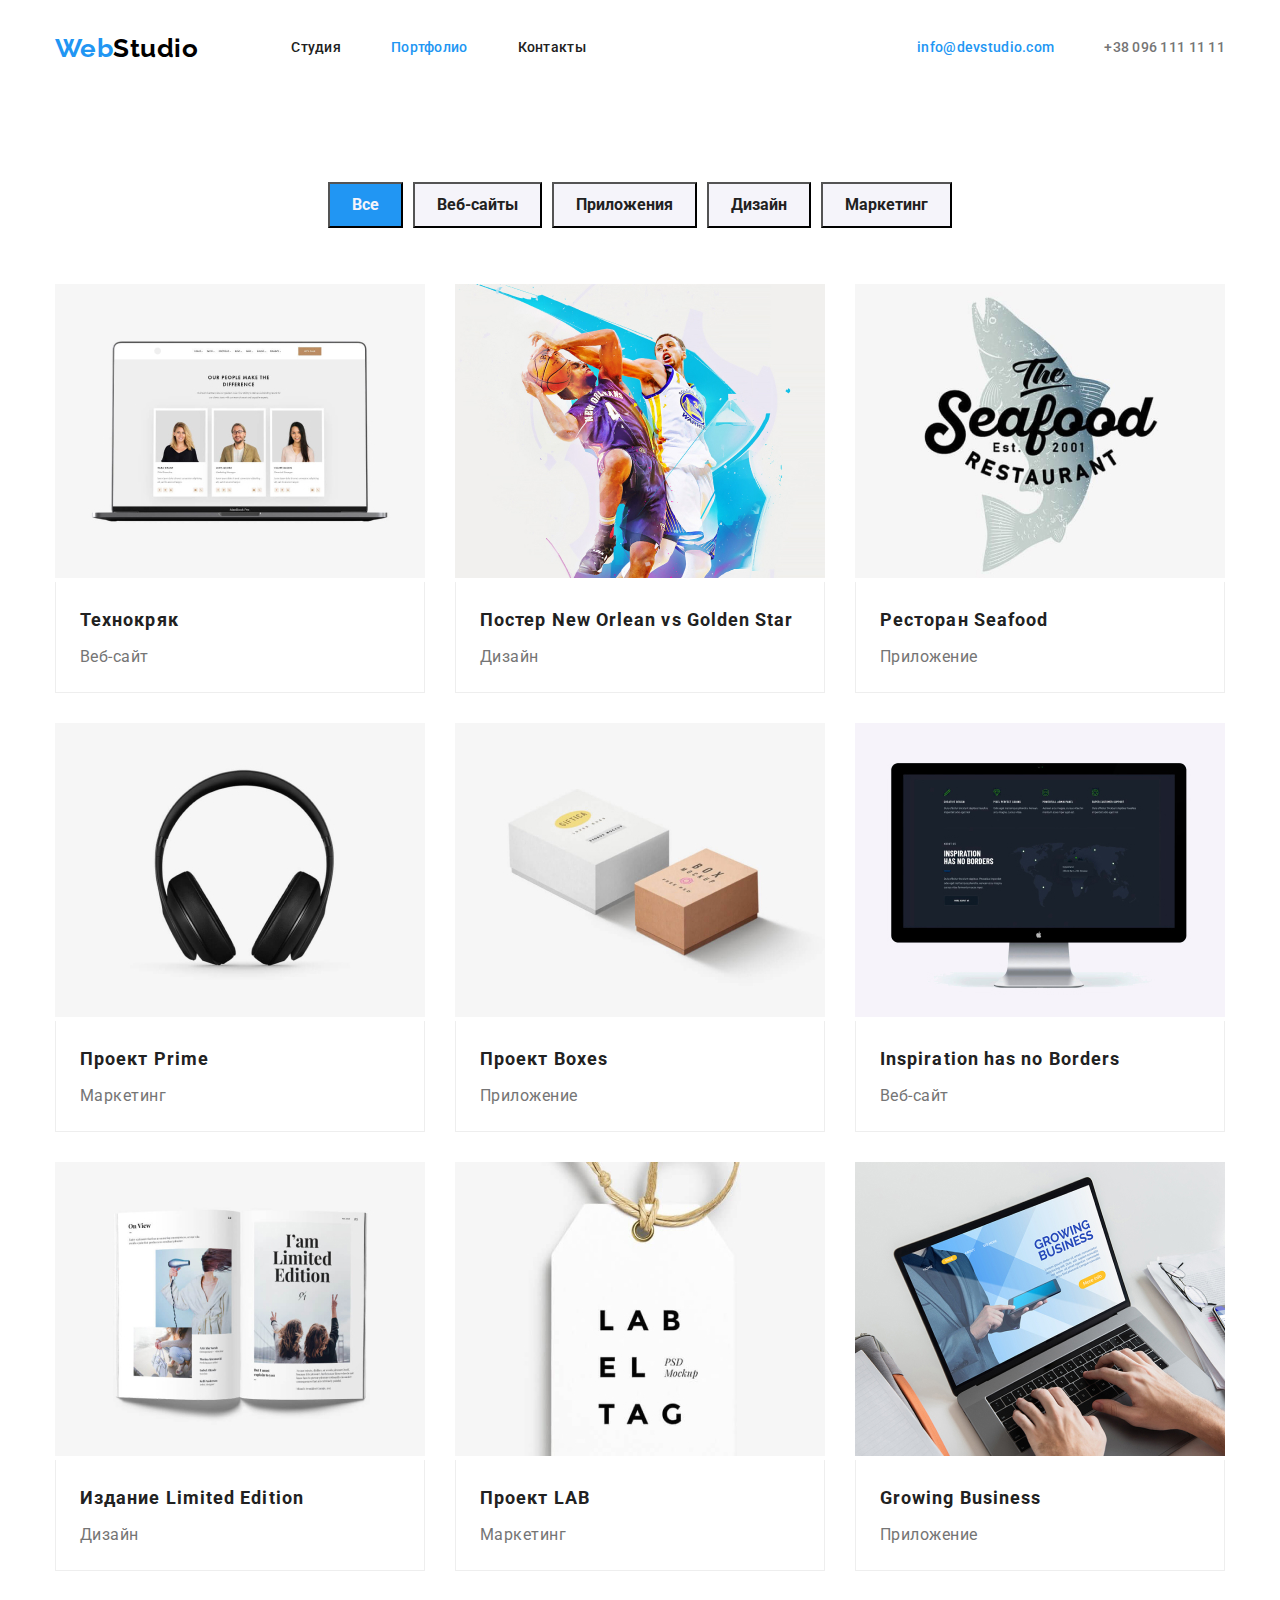
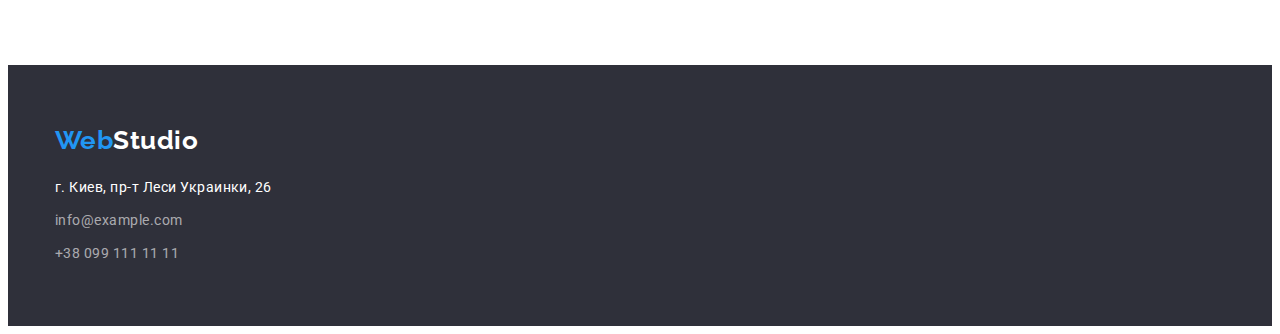
==== portfolio.html @ 9b32008d "Copied project 3 to project 4" ====
<!DOCTYPE html>
<html lang="en">
  <head>
    <meta charset="UTF-8" />
    <meta http-equiv="X-UA-Compatible" content="IE=edge" />
    <meta name="viewport" content="width=device-width, initial-scale=1.0" />
    <title>Document</title>
    <link
      rel="stylesheet"
      href="https://fonts.googleapis.com/css2?family=Raleway:wght@700&family=Roboto:wght@400;500;700;900&display=swap"
    />

    <link
      rel="stylesheet"
      href="https://cdnjs.cloudflare.com/ajax/libs/modern-normalize/1.1.0/modern-normalize.min.css"
      integrity="sha512-wpPYUAdjBVSE4KJnH1VR1HeZfpl1ub8YT/NKx4PuQ5NmX2tKuGu6U/JRp5y+Y8XG2tV+wKQpNHVUX03MfMFn9Q=="
      crossorigin="anonymous"
      referrerpolicy="no-referrer"
    />
    <link rel="stylesheet" href="./css/styles.css" />
  </head>

  <body>
    <header class="header-background">
      <div class="container main-nav">
        <a href="./index.html" class="logo"> <span class="logo-web">Web</span>Studio </a>
        <nav>
          <ul class="site-nav">
            <li class="item"><a href="" class="link">Студия</a></li>
            <li class="item"><a href="portfolio.html" class="backlight">Портфолио</a></li>
            <li class="item"><a href="" class="link">Контакты</a></li>
          </ul>
        </nav>

        <ul class="contacts">
          <li class="item">
            <a href="mailto:info@devstudio.com" class="backlight">info@devstudio.com</a>
          </li>
          <li class="item">
            <a href="tel:+380961111111" class="link">+38 096 111 11 11</a>
          </li>
        </ul>
      </div>
    </header>
    <main>
      <section class="section">
        <div class="container">
          <h1 hidden>...</h1>
          <ul class="filters">
            <li class="filter"><button type="button" class="backlight-butt">Все</button></li>
            <li class="filter">
              <button type="button" class="button secondary">Веб-сайты</button>
            </li>
            <li class="filter">
              <button type="button" class="button secondary">Приложения</button>
            </li>
            <li class="filter"><button type="button" class="button secondary">Дизайн</button></li>
            <li class="filter">
              <button type="button" class="button secondary">Маркетинг</button>
            </li>
          </ul>

          <ul class="main-project">
            <li class="main-product">
              <img
                src="./images/portfolio-project/img1.jpg"
                alt=""
                width="370"
                class="img-product"
              />
              <div class="tehno">
                <h3 class="product">Технокряк</h3>
                <p class="project">Веб-сайт</p>
              </div>
            </li>
            <li class="main-product">
              <img
                src="./images/portfolio-project/img2.jpg"
                alt=""
                width="370"
                class="img-product"
              />
              <div class="tehno">
                <h3 class="product">Постер New Orlean vs Golden Star</h3>
                <p class="project">Дизайн</p>
              </div>
            </li>
            <li class="main-product">
              <img
                src="./images/portfolio-project/img3.jpg"
                alt=""
                width="370"
                class="img-product"
              />
              <div class="tehno">
                <h3 class="product">Ресторан Seafood</h3>
                <p class="project">Приложение</p>
              </div>
            </li>
            <li class="main-product">
              <img
                src="./images/portfolio-project/img4.jpg"
                alt=""
                width="370"
                class="img-product"
              />
              <div class="tehno">
                <h3 class="product">Проект Prime</h3>
                <p class="project">Маркетинг</p>
              </div>
            </li>
            <li class="main-product">
              <img
                src="./images/portfolio-project/img5.jpg"
                alt=""
                width="370"
                class="img-product"
              />
              <div class="tehno">
                <h3 class="product">Проект Boxes</h3>
                <p class="project">Приложение</p>
              </div>
            </li>
            <li class="main-product">
              <img
                src="./images/portfolio-project/img6.jpg"
                alt=""
                width="370"
                class="img-product"
              />
              <div class="tehno">
                <h3 class="product">Inspiration has no Borders</h3>
                <p class="project">Веб-сайт</p>
              </div>
            </li>
            <li class="main-product">
              <img
                src="./images/portfolio-project/img7.jpg"
                alt=""
                width="370"
                class="img-product"
              />
              <div class="tehno">
                <h3 class="product">Издание Limited Edition</h3>
                <p class="project">Дизайн</p>
              </div>
            </li>
            <li class="main-product">
              <img
                src="./images/portfolio-project/img8.jpg"
                alt=""
                width="370"
                class="img-product"
              />
              <div class="tehno">
                <h3 class="product">Проект LAB</h3>
                <p class="project">Маркетинг</p>
              </div>
            </li>
            <li class="main-product">
              <img
                src="./images/portfolio-project/img9.jpg"
                alt=""
                width="370"
                class="img-product"
              />
              <div class="tehno">
                <h3 class="product">Growing Business</h3>
                <p class="project">Приложение</p>
              </div>
            </li>
          </ul>
        </div>
      </section>
    </main>
    <footer class="basement">
      <div class="container">
        <a href="./index.html" class="logo-footer"><span class="logo-web">Web</span>Studio</a>
        <address>
          <ul class="adress-list">
            <li class="tel-mail">
              <a
                href="https://www.google.com/maps/place/@50.4265807,30.5361971,17z"
                target="_blank"
                rel="noopener noreferrer"
                class="coordinates"
              >
                г. Киев, пр-т Леси Украинки, 26
              </a>
            </li>
            <li class="tel-mail">
              <a href="mailto:info@example.com" class="mailo-tel"> info@example.com </a>
            </li>
            <li class="tel-mail">
              <a href="tel:+380991111111" class="mailo-tel"> +38 099 111 11 11 </a>
            </li>
          </ul>
        </address>
      </div>
    </footer>
  </body>
</html>
---- css/styles.css ----
html {
  box-sizing: border-box;
}
*,
*::before,
*::after {
  box-sizing: inherit;
}
:root {
  --primary-text-color: #212121;
  --accent-color: #2196f3;
  --secondary-color: #757575;
  --primary-white-color: #ffffff;
  --secondary-background-color: #f5f4fa;
  --br-fone: #2f303a;
}
body {
  font-family: Roboto, sans-serif;
  background-color: var(--primary-white-color);
  color: var(--primary-text-color);
  letter-spacing: 0.03em;
}
h1,
h2,
h3,
p,
ul {
  list-style: none;
  padding: 0;
  margin: 0;
}
a {
  text-decoration: none;
}
/* Container header */

.container {
  margin: 0 auto;

  width: 1200px;

  padding-right: 15px;
  padding-left: 15px;
}

/* Header logo */

.logo {
  font-family: Raleway, sans-serif;
  color: #000;

  font-weight: 700;
  font-size: 26px;
  line-height: 1.19;
  margin-right: 93px;
}
.logo:hover,
:focus {
  color: var(--accent-color);
}
.logo-web {
  color: var(--accent-color);
}
/* Footer logo */
.logo-footer {
  font-family: Raleway, sans-serif;
  color: var(--primary-white-color);

  font-weight: 700;
  font-size: 26px;
  line-height: 1.19;
  display: block;
  margin-bottom: 20px;
}
.logo-footer:hover,
:focus {
  color: var(--accent-color);
}
/* Flex nav */
.main-nav {
  display: flex;
  align-items: center;
}
.site-nav {
  display: flex;
}
.contacts {
  display: flex;
  margin-left: auto;
}
.site-nav .item + .item,
.contacts .item + .item {
  margin-left: 50px;
}

.site-nav .link {
  color: var(--primary-text-color);
}

.contacts .link {
  color: var(--secondary-color);
}

.site-nav .link,
.contacts .link,
.backlight {
  display: flex;
  padding-top: 32px;
  padding-bottom: 32px;

  font-weight: 500;
  font-size: 14px;
  line-height: 1.14;
  letter-spacing: 0.02em;
}

.site-nav .link:hover,
.site-nav .link:focus,
.contacts .link:hover,
.contacts .link:focus {
  color: var(--accent-color);
}

/* Backlight */
.backlight {
  color: var(--accent-color);
}
/* Section*/
.section {
  padding-bottom: 94px;
  padding-top: 94px;
}
.heros {
  background: var(--br-fone);
  text-align: center;
  padding: 200px 0;
}
.hero {
  /* text-align: center; */
  margin: 0 auto;
  margin-bottom: 30px;
  color: var(--primary-white-color);

  letter-spacing: 0.06em;
  text-transform: uppercase;

  font-weight: 900;
  font-size: 44px;
  line-height: 1.36;
  width: 696px;
}

.button {
  font-family: Roboto;
  color: var(--primary-text-color);
  background-color: var(--secondary-background-color);
  cursor: pointer;

  font-weight: 700;
  font-size: 16px;
  line-height: 1.88;
  padding: 6px 22px;
}
.backlight-butt {
  font-family: Roboto;
  background-color: var(--accent-color);
  color: var(--secondary-background-color);
  cursor: pointer;

  font-weight: 700;
  font-size: 16px;
  line-height: 1.88;
  padding: 6px 22px;
}
/* .button > .primary {
  font-family: Roboto;
  color: var(--accent-color);
  background-color: var(--secondary-background-color);
  cursor: pointer;

  font-weight: 700;
  font-size: 16px;
  line-height: 1.88;
} */
.button.primary:hover,
.button.primary:focus {
  color: var(--primary-white-color);
  background-color: var(--accent-color);
}

.button.secondary:hover,
.button.secondary:focus {
  color: var(--primary-white-color);
  background-color: var(--accent-color);
}
.backlight-button {
  font-family: Roboto;
  background-color: var(--accent-color);
  color: var(--secondary-background-color);
  cursor: pointer;

  font-weight: 700;
  font-size: 16px;
  line-height: 1.88;
  padding: 10px 32px;
}

/* flex feuters */

.flex-item {
  width: 270px;
  margin-right: 30px;
}
.flex-item:nth-child(4n) {
  margin: 0px;
}
.feutures-list {
  display: flex;
}

/* features */

.title {
  margin-bottom: 10px;
  font-weight: 700;
  font-size: 14px;
  line-height: 1.14;

  text-transform: uppercase;
}
.text-features {
  color: var(--secondary-color);

  font-weight: 400;
  font-size: 14px;
  line-height: 1.71;
}

/* Section what */
.section-what {
  padding-top: 0;
}
/* Flex title */

.flex-img {
  /* width: calc((100%-60px) / 3); */

  width: 370px;
  margin-right: 30px;
}
.flex-img:nth-child(3n) {
  margin: 0px;
}
.flex-img:nth-last-child(-n + 3) {
  margin-bottom: 0px;
}
.title-list {
  display: flex;
}
/* Title */
.section-title {
  font-size: 36px;
  line-height: 1.16;
  text-align: center;
  margin: 0 auto 50px;
}
/* Flex team */

.flex-spec {
  width: 270px;
  margin-right: 30px;
  background-color: var(--primary-white-color);
}
.flex-spec:nth-child(4n) {
  margin: 0px;
}
.flex-spec:nth-last-child(-n + 4) {
  margin-bottom: 0px;
}
.team-list {
  display: flex;
}

/* Team */
.face {
  display: block;
  max-width: 100%;
}
.sections {
  background: #f5f4fa;
}

.prof {
  padding: 30px 0;
}
.profession {
  color: var(--secondary-color);
  font-size: 16px;
  font-weight: 400;
  line-height: 1.18;
  text-align: center;
}
.specialist {
  margin-bottom: 10px;
  font-weight: 500;
  font-size: 16px;
  line-height: 1.19;
  text-align: center;
}

/* Portfolio */

.filters {
  display: flex;
  justify-content: center;
  margin-bottom: 56px;
}
.filter {
  display: flex;

  margin-right: 10px;
}
.filter:nth-child(5n) {
  margin: 0px;
}
.flex-filter:nth-last-child(-n + 1) {
  margin-right: 0px;
}

/* flex product */

.main-product {
  width: 370px;
  margin-right: 30px;
  margin-bottom: 30px;
}

.main-product:nth-child(3n) {
  margin-right: 0px;
}
.main-product:nth-last-child(-n + 3) {
  margin-bottom: 0px;
}

.main-project {
  display: flex;
  flex-wrap: wrap;
  justify-content: center;
}

.tehno {
  padding: 20px 24px;
  border: 1px solid #eeeeee;
  border-top: 0;
  width: 370px;
}
.product {
  margin-bottom: 4px;
  color: var(--primary-text-color);

  font-weight: 700;
  font-size: 18px;
  line-height: 2;
  letter-spacing: 0.06em;
}

.project {
  color: var(--secondary-color);
  font-weight: 400;
  font-size: 16px;
  line-height: 1.88;
}

/* Footer */
.mailo-tel {
  color: rgba(255, 255, 255, 0.6);
  font-family: Roboto;
  font-style: normal;
  font-size: 14px;
  line-height: 1.71;
}
.coordinates {
  color: var(--primary-white-color);
  font-family: Roboto;
  font-style: normal;
  font-size: 14px;
  line-height: 1.71;
}
.basement {
  background: var(--br-fone);
  padding-bottom: 60px;
  padding-top: 60px;
}

/* adress-list */
.adress-list .tel-mail {
  margin-bottom: 9px;
}
.tel-mail:nth-last-child(-n + 1) {
  margin-bottom: 0px;
}

/* Акцент #2196F3;
 */
/* Текст параграф #757575; 
 */
/* Основний текст   #212121;
*/
/* Підвал #2F303A;
  білий  #FFFFFF;
 чорний #000000;
 background button: #F5F4FA;

 */
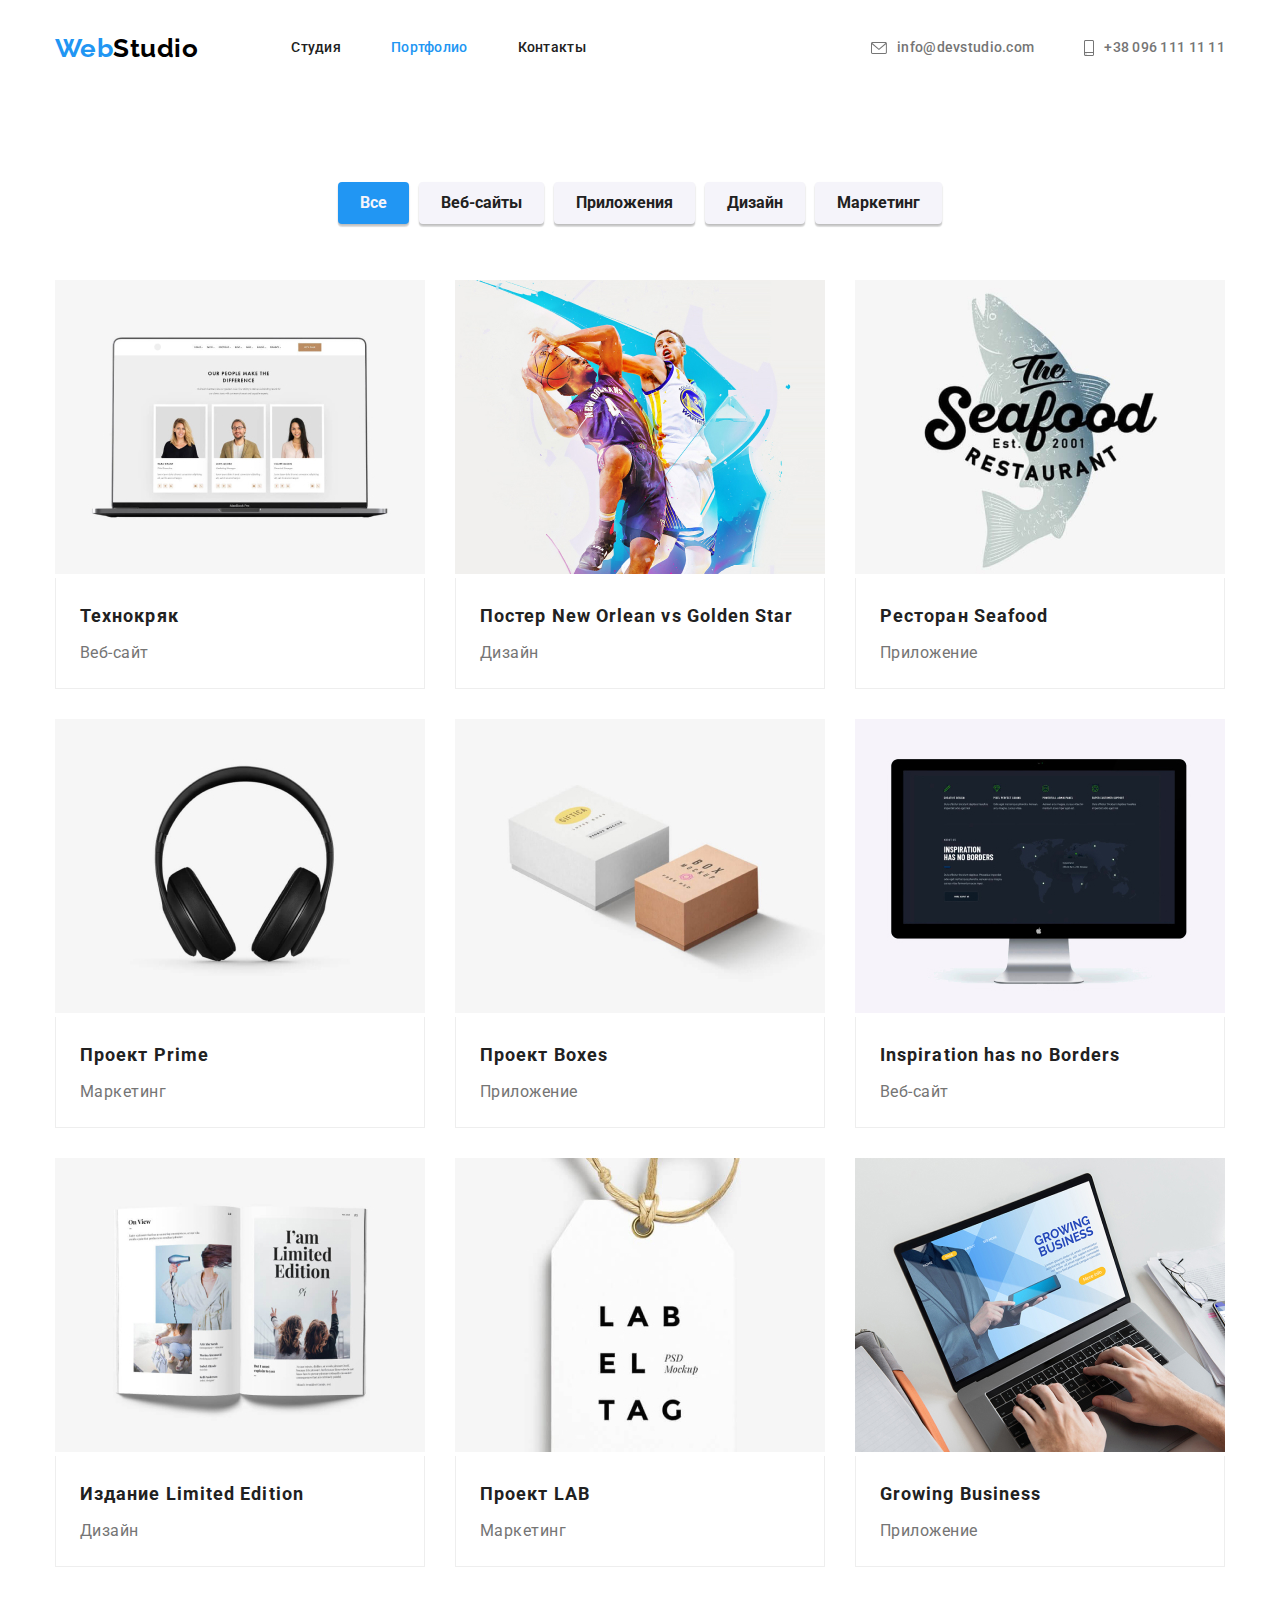
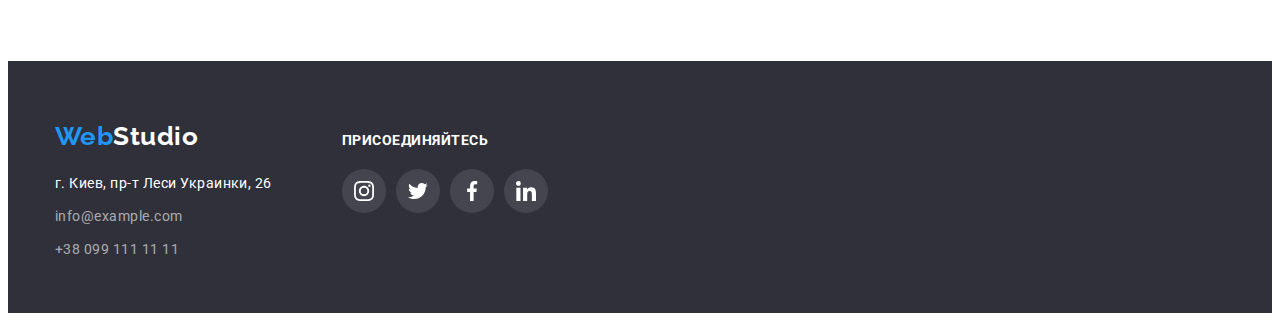
==== commit fab64606: "Connecting classes for a sprite. work on the inspection" ====
--- a/portfolio.html
+++ b/portfolio.html
@@ -34,10 +34,22 @@
 
         <ul class="contacts">
           <li class="item">
-            <a href="mailto:info@devstudio.com" class="backlight">info@devstudio.com</a>
+            <a href="mailto:info@devstudio.com" class="link contacts-link">
+              <svg class="contact-icon" width="16px" height="12px">
+                <use href="./images/icons.svg#icon-head-email" ;></use>
+              </svg>
+
+              info@devstudio.com</a
+            >
           </li>
           <li class="item">
-            <a href="tel:+380961111111" class="link">+38 096 111 11 11</a>
+            <a href="tel:+380961111111" class="link contacts-link">
+              <svg class="contact-icon" width="10px" height="16px">
+                <use href="./images/icons.svg#icon-head-smartphone"></use>
+              </svg>
+
+              +38 096 111 11 11</a
+            >
           </li>
         </ul>
       </div>
@@ -62,140 +74,196 @@
 
           <ul class="main-project">
             <li class="main-product">
-              <img
-                src="./images/portfolio-project/img1.jpg"
-                alt=""
-                width="370"
-                class="img-product"
-              />
-              <div class="tehno">
-                <h3 class="product">Технокряк</h3>
-                <p class="project">Веб-сайт</p>
-              </div>
-            </li>
-            <li class="main-product">
-              <img
-                src="./images/portfolio-project/img2.jpg"
-                alt=""
-                width="370"
-                class="img-product"
-              />
-              <div class="tehno">
-                <h3 class="product">Постер New Orlean vs Golden Star</h3>
-                <p class="project">Дизайн</p>
-              </div>
-            </li>
-            <li class="main-product">
-              <img
-                src="./images/portfolio-project/img3.jpg"
-                alt=""
-                width="370"
-                class="img-product"
-              />
-              <div class="tehno">
-                <h3 class="product">Ресторан Seafood</h3>
-                <p class="project">Приложение</p>
-              </div>
-            </li>
-            <li class="main-product">
-              <img
-                src="./images/portfolio-project/img4.jpg"
-                alt=""
-                width="370"
-                class="img-product"
-              />
-              <div class="tehno">
-                <h3 class="product">Проект Prime</h3>
-                <p class="project">Маркетинг</p>
-              </div>
-            </li>
-            <li class="main-product">
-              <img
-                src="./images/portfolio-project/img5.jpg"
-                alt=""
-                width="370"
-                class="img-product"
-              />
-              <div class="tehno">
-                <h3 class="product">Проект Boxes</h3>
-                <p class="project">Приложение</p>
-              </div>
-            </li>
-            <li class="main-product">
-              <img
-                src="./images/portfolio-project/img6.jpg"
-                alt=""
-                width="370"
-                class="img-product"
-              />
-              <div class="tehno">
-                <h3 class="product">Inspiration has no Borders</h3>
-                <p class="project">Веб-сайт</p>
-              </div>
-            </li>
-            <li class="main-product">
-              <img
-                src="./images/portfolio-project/img7.jpg"
-                alt=""
-                width="370"
-                class="img-product"
-              />
-              <div class="tehno">
-                <h3 class="product">Издание Limited Edition</h3>
-                <p class="project">Дизайн</p>
-              </div>
-            </li>
-            <li class="main-product">
-              <img
-                src="./images/portfolio-project/img8.jpg"
-                alt=""
-                width="370"
-                class="img-product"
-              />
-              <div class="tehno">
-                <h3 class="product">Проект LAB</h3>
-                <p class="project">Маркетинг</p>
-              </div>
-            </li>
-            <li class="main-product">
-              <img
-                src="./images/portfolio-project/img9.jpg"
-                alt=""
-                width="370"
-                class="img-product"
-              />
-              <div class="tehno">
-                <h3 class="product">Growing Business</h3>
-                <p class="project">Приложение</p>
-              </div>
+              <a href="" class="shadow-link">
+                <img
+                  src="./images/portfolio-project/img1.jpg"
+                  alt=""
+                  width="370"
+                  class="img-product"
+                />
+                <div class="tehno">
+                  <h3 class="product">Технокряк</h3>
+                  <p class="project">Веб-сайт</p>
+                </div>
+              </a>
+            </li>
+            <li class="main-product">
+              <a href="" class="shadow-link">
+                <img
+                  src="./images/portfolio-project/img2.jpg"
+                  alt=""
+                  width="370"
+                  class="img-product"
+                />
+                <div class="tehno">
+                  <h3 class="product">Постер New Orlean vs Golden Star</h3>
+                  <p class="project">Дизайн</p>
+                </div>
+              </a>
+            </li>
+            <li class="main-product">
+              <a href="" class="shadow-link">
+                <img
+                  src="./images/portfolio-project/img3.jpg"
+                  alt=""
+                  width="370"
+                  class="img-product"
+                />
+                <div class="tehno">
+                  <h3 class="product">Ресторан Seafood</h3>
+                  <p class="project">Приложение</p>
+                </div>
+              </a>
+            </li>
+            <li class="main-product">
+              <a href="" class="shadow-link">
+                <img
+                  src="./images/portfolio-project/img4.jpg"
+                  alt=""
+                  width="370"
+                  class="img-product"
+                />
+                <div class="tehno">
+                  <h3 class="product">Проект Prime</h3>
+                  <p class="project">Маркетинг</p>
+                </div>
+              </a>
+            </li>
+            <li class="main-product">
+              <a href="" class="shadow-link">
+                <img
+                  src="./images/portfolio-project/img5.jpg"
+                  alt=""
+                  width="370"
+                  class="img-product"
+                />
+                <div class="tehno">
+                  <h3 class="product">Проект Boxes</h3>
+                  <p class="project">Приложение</p>
+                </div>
+              </a>
+            </li>
+            <li class="main-product">
+              <a href="" class="shadow-link">
+                <img
+                  src="./images/portfolio-project/img6.jpg"
+                  alt=""
+                  width="370"
+                  class="img-product"
+                />
+                <div class="tehno">
+                  <h3 class="product">Inspiration has no Borders</h3>
+                  <p class="project">Веб-сайт</p>
+                </div>
+              </a>
+            </li>
+            <li class="main-product">
+              <a href="" class="shadow-link">
+                <img
+                  src="./images/portfolio-project/img7.jpg"
+                  alt=""
+                  width="370"
+                  class="img-product"
+                />
+                <div class="tehno">
+                  <h3 class="product">Издание Limited Edition</h3>
+                  <p class="project">Дизайн</p>
+                </div>
+              </a>
+            </li>
+            <li class="main-product">
+              <a href="" class="shadow-link">
+                <img
+                  src="./images/portfolio-project/img8.jpg"
+                  alt=""
+                  width="370"
+                  class="img-product"
+                />
+                <div class="tehno">
+                  <h3 class="product">Проект LAB</h3>
+                  <p class="project">Маркетинг</p>
+                </div>
+              </a>
+            </li>
+            <li class="main-product">
+              <a href="" class="shadow-link">
+                <img
+                  src="./images/portfolio-project/img9.jpg"
+                  alt=""
+                  width="370"
+                  class="img-product"
+                />
+                <div class="tehno">
+                  <h3 class="product">Growing Business</h3>
+                  <p class="project">Приложение</p>
+                </div>
+              </a>
             </li>
           </ul>
         </div>
       </section>
     </main>
+    <!-- Fooootter -->
+
     <footer class="basement">
-      <div class="container">
-        <a href="./index.html" class="logo-footer"><span class="logo-web">Web</span>Studio</a>
-        <address>
-          <ul class="adress-list">
-            <li class="tel-mail">
-              <a
-                href="https://www.google.com/maps/place/@50.4265807,30.5361971,17z"
-                target="_blank"
-                rel="noopener noreferrer"
-                class="coordinates"
-              >
-                г. Киев, пр-т Леси Украинки, 26
-              </a>
-            </li>
-            <li class="tel-mail">
-              <a href="mailto:info@example.com" class="mailo-tel"> info@example.com </a>
-            </li>
-            <li class="tel-mail">
-              <a href="tel:+380991111111" class="mailo-tel"> +38 099 111 11 11 </a>
-            </li>
-          </ul>
-        </address>
+      <div class="container base-attach">
+        <div class="strits">
+          <a href="./index.html" class="logo-footer"><span class="logo-web">Web</span>Studio</a>
+          <address>
+            <ul class="adress-list">
+              <li class="tel-mail">
+                <a
+                  href="https://www.google.com/maps/place/@50.4265807,30.5361971,17z"
+                  target="_blank"
+                  rel="noopener noreferrer"
+                  class="coordinates"
+                >
+                  г. Киев, пр-т Леси Украинки, 26
+                </a>
+              </li>
+              <li class="tel-mail">
+                <a href="mailto:info@example.com" class="mailo-tel"> info@example.com </a>
+              </li>
+              <li class="tel-mail">
+                <a href="tel:+380991111111" class="mailo-tel"> +38 099 111 11 11 </a>
+              </li>
+            </ul>
+          </address>
+        </div>
+
+        <div class="attachment">
+          <p class="attach-promo">присоединяйтесь</p>
+          <ul class="attachment-list">
+            <li class="attachment-item">
+              <a href="" class="social-link promo-link">
+                <svg class="social-icon">
+                  <use href="./images/icons.svg#icon-instagram"></use>
+                </svg>
+              </a>
+            </li>
+            <li class="attachment-item">
+              <a href="" class="social-link promo-link">
+                <svg class="social-icon">
+                  <use href="./images/icons.svg#icon-twitter"></use>
+                </svg>
+              </a>
+            </li>
+            <li class="attachment-item">
+              <a href="" class="social-link promo-link">
+                <svg class="social-icon">
+                  <use href="./images/icons.svg#icon-facebook"></use>
+                </svg>
+              </a>
+            </li>
+            <li class="attachment-item">
+              <a href="" class="social-link promo-link">
+                <svg class="social-icon">
+                  <use href="./images/icons.svg#icon-linkedin"></use>
+                </svg>
+              </a>
+            </li>
+          </ul>
+        </div>
       </div>
     </footer>
   </body>
--- a/css/styles.css
+++ b/css/styles.css
@@ -4,7 +4,7 @@
 *,
 *::before,
 *::after {
-  box-sizing: inherit;
+  box-sizing: border-box;
 }
 :root {
   --primary-text-color: #212121;
@@ -13,6 +13,7 @@
   --primary-white-color: #ffffff;
   --secondary-background-color: #f5f4fa;
   --br-fone: #2f303a;
+  --color-icon: #afb1b8;
 }
 body {
   font-family: Roboto, sans-serif;
@@ -32,6 +33,12 @@
 a {
   text-decoration: none;
 }
+/* Backlight */
+
+.backlight {
+  color: var(--accent-color);
+}
+
 /* Container header */
 
 .container {
@@ -43,7 +50,7 @@
   padding-left: 15px;
 }
 
-/* Header logo */
+/* **************Header logo************ */
 
 .logo {
   font-family: Raleway, sans-serif;
@@ -62,6 +69,7 @@
   color: var(--accent-color);
 }
 /* Footer logo */
+
 .logo-footer {
   font-family: Raleway, sans-serif;
   color: var(--primary-white-color);
@@ -85,7 +93,8 @@
   display: flex;
 }
 .contacts {
-  display: flex;
+  display: inline-flex;
+  align-items: center;
   margin-left: auto;
 }
 .site-nav .item + .item,
@@ -96,17 +105,21 @@
 .site-nav .link {
   color: var(--primary-text-color);
 }
-
 .contacts .link {
   color: var(--secondary-color);
+}
+.site-nav .link:hover,
+.site-nav .link:focus {
+  color: var(--accent-color);
 }
 
 .site-nav .link,
 .contacts .link,
 .backlight {
-  display: flex;
+  display: inline-flex;
   padding-top: 32px;
   padding-bottom: 32px;
+  align-items: center;
 
   font-weight: 500;
   font-size: 14px;
@@ -114,29 +127,44 @@
   letter-spacing: 0.02em;
 }
 
-.site-nav .link:hover,
-.site-nav .link:focus,
-.contacts .link:hover,
-.contacts .link:focus {
+/* Contacts */
+
+.contacts-link .contact-icon,
+.contacts-link .contact-icon {
+  margin-right: 10px;
+  fill: var(--secondary-color);
+}
+.contacts-link:hover,
+.contacts-link:focus {
   color: var(--accent-color);
 }
 
-/* Backlight */
-.backlight {
-  color: var(--accent-color);
-}
+.contacts-link:hover .contact-icon,
+.contacts-link:focus .contact-icon {
+  fill: var(--accent-color);
+}
+
 /* Section*/
+
 .section {
   padding-bottom: 94px;
   padding-top: 94px;
 }
 .heros {
-  background: var(--br-fone);
+  max-width: 1600px;
+  height: 600px;
+  margin-left: auto;
+  margin-right: auto;
+
+  background: #c4c4c4;
   text-align: center;
+  background-image: linear-gradient(to right, rgba(47, 48, 58, 0.4), rgba(47, 48, 58, 0.4)),
+    url(../images/fons-page.jpg);
+  background-position: center;
+
   padding: 200px 0;
 }
 .hero {
-  /* text-align: center; */
   margin: 0 auto;
   margin-bottom: 30px;
   color: var(--primary-white-color);
@@ -160,6 +188,11 @@
   font-size: 16px;
   line-height: 1.88;
   padding: 6px 22px;
+  border-radius: 4px;
+  border: none;
+  box-shadow: 0px 3px 1px rgba(0, 0, 0, 0.1), 0px 1px 2px rgba(0, 0, 0, 0.08),
+    0px 2px 2px rgba(0, 0, 0, 0.12);
+  border-radius: 4px;
 }
 .backlight-butt {
   font-family: Roboto;
@@ -171,27 +204,29 @@
   font-size: 16px;
   line-height: 1.88;
   padding: 6px 22px;
-}
-/* .button > .primary {
-  font-family: Roboto;
-  color: var(--accent-color);
-  background-color: var(--secondary-background-color);
-  cursor: pointer;
-
-  font-weight: 700;
-  font-size: 16px;
-  line-height: 1.88;
-} */
+
+  box-shadow: 0px 3px 1px rgba(0, 0, 0, 0.1), 0px 1px 2px rgba(0, 0, 0, 0.08),
+    0px 2px 2px rgba(0, 0, 0, 0.12);
+  border-radius: 4px;
+  border: none;
+}
+
 .button.primary:hover,
 .button.primary:focus {
   color: var(--primary-white-color);
   background-color: var(--accent-color);
+  box-shadow: 0px 3px 1px rgba(0, 0, 0, 0.1), 0px 1px 2px rgba(0, 0, 0, 0.08),
+    0px 2px 2px rgba(0, 0, 0, 0.12);
+  border-radius: 4px;
 }
 
 .button.secondary:hover,
 .button.secondary:focus {
   color: var(--primary-white-color);
   background-color: var(--accent-color);
+  box-shadow: 0px 3px 1px rgba(0, 0, 0, 0.1), 0px 1px 2px rgba(0, 0, 0, 0.08),
+    0px 2px 2px rgba(0, 0, 0, 0.12);
+  border-radius: 4px;
 }
 .backlight-button {
   font-family: Roboto;
@@ -203,9 +238,16 @@
   font-size: 16px;
   line-height: 1.88;
   padding: 10px 32px;
+  border: none;
+  box-shadow: 0px 3px 1px rgba(0, 0, 0, 0.1), 0px 1px 2px rgba(0, 0, 0, 0.08),
+    0px 2px 2px rgba(0, 0, 0, 0.12);
+  border-radius: 4px;
 }
 
 /* flex feuters */
+.feutures-list {
+  display: flex;
+}
 
 .flex-item {
   width: 270px;
@@ -214,11 +256,20 @@
 .flex-item:nth-child(4n) {
   margin: 0px;
 }
-.feutures-list {
-  display: flex;
-}
 
 /* features */
+.features-icon {
+  width: 100%;
+  height: 120px;
+  padding: 25px 100px;
+  margin-bottom: 30px;
+  background: var(--secondary-background-color);
+  border-radius: 4px;
+}
+.featur-icon {
+  width: 70px;
+  height: 70px;
+}
 
 .title {
   margin-bottom: 10px;
@@ -243,8 +294,6 @@
 /* Flex title */
 
 .flex-img {
-  /* width: calc((100%-60px) / 3); */
-
   width: 370px;
   margin-right: 30px;
 }
@@ -270,6 +319,10 @@
   width: 270px;
   margin-right: 30px;
   background-color: var(--primary-white-color);
+
+  box-shadow: 0px 1px 3px rgba(0, 0, 0, 0.12), 0px 1px 1px rgba(0, 0, 0, 0.14),
+    0px 2px 1px rgba(0, 0, 0, 0.2);
+  border-radius: 0px 0px 4px 4px;
 }
 .flex-spec:nth-child(4n) {
   margin: 0px;
@@ -288,6 +341,9 @@
 }
 .sections {
   background: #f5f4fa;
+  max-width: 1600px;
+  margin-left: auto;
+  margin-right: auto;
 }
 
 .prof {
@@ -299,6 +355,8 @@
   font-weight: 400;
   line-height: 1.18;
   text-align: center;
+
+  margin-bottom: 16px;
 }
 .specialist {
   margin-bottom: 10px;
@@ -307,6 +365,85 @@
   line-height: 1.19;
   text-align: center;
 }
+/* Social team */
+
+.social-list {
+  display: flex;
+  justify-content: center;
+}
+.social-item {
+  display: flex;
+
+  margin-right: 10px;
+}
+.social-item:nth-child(4n) {
+  margin: 0px;
+}
+.social-link {
+  display: flex;
+  justify-content: center;
+  align-items: center;
+  width: 44px;
+  height: 44px;
+  border-radius: 50%;
+  fill: var(--color-icon);
+  background-color: var(--primary-white-color);
+}
+.social-icon {
+  width: 20px;
+  height: 20px;
+}
+.social-icon:hover,
+.social-link:hover,
+.social-icon:focus,
+.social-link:focus {
+  fill: var(--primary-white-color);
+  background-color: var(--accent-color);
+}
+
+/* Customers */
+
+.customer-list {
+  display: inline-flex;
+}
+.customer-link {
+  display: flex;
+}
+.customer-link {
+  width: 170px;
+  height: 92px;
+
+  padding: 16px 32px;
+  border: 1px solid var(--color-icon);
+  box-sizing: border-box;
+  border-radius: 4px;
+}
+.customer-link:hover,
+.customer-link:focus {
+  border: 1px solid var(--accent-color);
+}
+
+.customer-item {
+  margin-right: 30px;
+}
+.customer-item:nth-child(6n) {
+  margin: 0px;
+}
+.customer-icon {
+  display: flex;
+  height: 60px;
+  width: 106px;
+  fill: var(--color-icon);
+}
+
+.customer-icon:hover,
+.customer-icon:focus {
+  fill: var(--accent-color);
+}
+.customer-link:hover .customer-icon,
+.customer-link:focus .customer-icon {
+  fill: var(--accent-color);
+}
 
 /* Portfolio */
 
@@ -322,9 +459,6 @@
 }
 .filter:nth-child(5n) {
   margin: 0px;
-}
-.flex-filter:nth-last-child(-n + 1) {
-  margin-right: 0px;
 }
 
 /* flex product */
@@ -363,6 +497,14 @@
   line-height: 2;
   letter-spacing: 0.06em;
 }
+.shadow-link:hover,
+.shadow-link:hover {
+  display: block;
+  text-decoration: none;
+  box-shadow: 0px 1px 3px rgba(0, 0, 0, 0.12), 0px 1px 1px rgba(0, 0, 0, 0.14),
+    0px 2px 1px rgba(0, 0, 0, 0.2);
+  border-radius: 0px 0px 4px 4px;
+}
 
 .project {
   color: var(--secondary-color);
@@ -371,7 +513,8 @@
   line-height: 1.88;
 }
 
-/* Footer */
+/* Foooooter */
+
 .mailo-tel {
   color: rgba(255, 255, 255, 0.6);
   font-family: Roboto;
@@ -387,28 +530,57 @@
   line-height: 1.71;
 }
 .basement {
+  max-width: 1600px;
+  height: 252px;
+  margin-left: auto;
+  margin-right: auto;
   background: var(--br-fone);
   padding-bottom: 60px;
   padding-top: 60px;
 }
 
 /* adress-list */
+
 .adress-list .tel-mail {
   margin-bottom: 9px;
 }
 .tel-mail:nth-last-child(-n + 1) {
   margin-bottom: 0px;
 }
-
-/* Акцент #2196F3;
- */
-/* Текст параграф #757575; 
- */
-/* Основний текст   #212121;
-*/
-/* Підвал #2F303A;
-  білий  #FFFFFF;
- чорний #000000;
- background button: #F5F4FA;
-
- */
+.base-attach {
+  display: flex;
+  align-items: baseline;
+}
+.attachment {
+  display: block;
+  margin-left: 70px;
+  width: 206px;
+  height: 80px;
+}
+
+.attach-promo {
+  font-weight: 700;
+  font-size: 14px;
+  line-height: 1.14;
+  text-transform: uppercase;
+  color: var(--primary-white-color);
+
+  margin-bottom: 20px;
+}
+.attachment-list {
+  display: flex;
+}
+.attachment-item {
+  margin-right: 10px;
+}
+.attachment-item:nth-child(4n) {
+  margin: 0px;
+}
+.promo-link {
+  fill: var(--primary-white-color);
+  background-color: rgba(255, 255, 255, 0.1);
+}
+.promo-link:hover {
+  fill: var(--primary-white-color);
+  background-color: var(--accent-color);
+}
